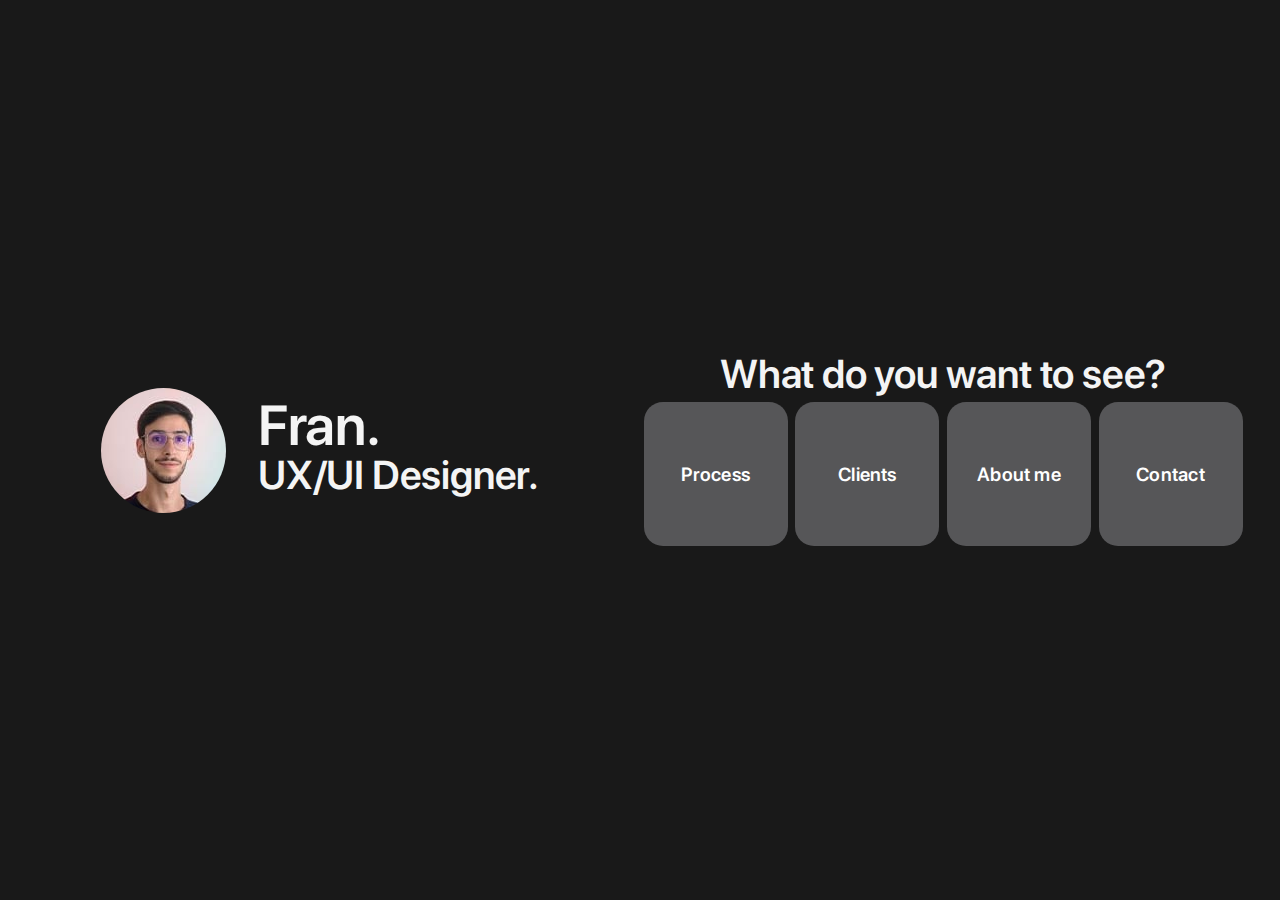
==== index.html @ 792e1ffb "up" ====
<!DOCTYPE html>
<html lang="en">
<head>
    <meta charset="UTF-8">
    <meta http-equiv="X-UA-Compatible" content="IE=edge">
    <meta name="viewport" content="width=device-width, initial-scale=1.0">
    <link rel="stylesheet" href="style.css">
    <meta name="description" content="UX/UI Portfolio from Franco Cañas">
    <link rel="icon" type="image/x-icon" href="img/favicon-16x16.png" />
    <title>Fran - UX/UI</title>
    
</head>
<body>

    <div class="seccion">
        <div class="inicio">
            
            <div class="home-left">
                <div class="row">
                <div class="photo"></div>
                <div class="title">
                  <h1>Fran.</h1>
                  <h2>UX/UI Designer.</h2>
                </div>
                </div>
            </div>
            <div class="home-right">
                <h2>What do you want to see?</h2>
                <div class="boxes">
                 <button id="process-btn">Process</button>
                 <button id="clients-btn">Clients</button>
                 <button id="about-btn">About me</button>
                 <button id="contact-btn">Contact</button>
                </div>
            </div>
        </div>
    </div>
    <section class="process">
      <button id="process-goback">goback</button>
      <div class="content">
        <div class="title"><h2>Process.</h2></div>
    <div class="row">
    <div class="card">
      <h3>Research.</h3>
      <p>I start taking notes on what are the objectives of the product, and what are the user objectives. 
        With this information I take a look at similar products and their design over the user behavior.
        </p>
    </div>
    <div class="card">
      <h3>Brainstorm.</h3>
      <p>In this step I think of various funnels for the desired actions of the client (Like buy, download,  leave mail…). Then comes the visual part, I start with the color palette, font, borders, and the main order of things.</p>
    </div>
    <div class="card">
      <h3>Unify Concepts.</h3>
      <p>With everything I gathered and designed already, here I make a simple guide of the important things for the sketch. Usually this step is made in a pdf with references and the best ideas. </p>
    </div>
    <div class="card">
      <h3>Sketch.</h3>
      <p>In the sketch step I made more than one sketch, depending on the complexity of the project and the amount of content, this is made on paper, but sometimes I make it digitally.</p>
    </div>
    <div class="card">
      <h3>Wireframe.</h3>
      <p>Here the final concept is made, taking concepts from the different sketches, with the colors and fonts chosen in the brainstorm step. This is made in a design software like illustrator or figma, and sent for revision.
      </p>
    </div>
    <div class="card">
      <h3>Tech Reseach.</h3>
      <p>Now I know what i have to take from the wireframe and make it to the final website/app, usually there are various ways to do this, depending on the client necessities (if i use a framework and the javascript libraries that i will need).</p>
    </div>
    <div class="card">
      <h3>Coding.</h3>
      <p>I make first the html, css and then add everything that was defined in the step before this. </p>
    </div>
    <div class="card">
      <h3>Debug + Polish.</h3>
      <p>Taking a look in various ways the code I made can be improved, sometimes there are responsive problems, and I have to adjust the css for different screen sizes and if it's portrait screen or landscape.  
      </p>
    </div>
  </div>
</div>
    </section>
    <section class="clients">
      <button id="clients-goback">goback</button>
    <div class="content">
      <div class="title"><h2>Clients.</h2></div>
      <div class="row">
      <a class="project" href="#modal"></a>
      <a class="project" href="#modal"></a>
      <a class="project" href="#modal"></a>
      <a class="project" href="#modal"></a>
    </div>
    </div>
    </section>
     <section class="about-me">
      <button id="about-goback">goback</button>
     <h1>About me</h1>
     </section>
    <section class="contact">
      <button id="contact-goback">goback</button>
    <h1>Contact</h1>
    </section>

    <!-- Modals -->

    <div class="modal" id="modal">
      <div class="modal-content">
       <a class="modal-hide" href="#">✕</a>
     </div>
     
     <!-- Modals End -->
   </div>
   <script>
    
        function homefunc() {
          var x = document.querySelector('.inicio');
          x.classList.add('chikito');
          var x = document.querySelector('.home-left');
          x.classList.add('invisible');
          var x = document.querySelector('.home-right');
          x.classList.add('invisible');
          setTimeout(() => { var x = document.querySelector('.seccion');
          x.classList.add('nodisp'); }, 1200);
        }
        function processfunc() {
           setTimeout(() => { var x = document.querySelector('.process');
          x.classList.add('corrector'); }, 1200);
        }
        function clientfunc() {
            var x = document.querySelector('.process');
          x.classList.add('nodisp');
          setTimeout(() => { var x = document.querySelector('.clients');
          x.classList.add('corrector'); }, 1200);
        }
        function aboutfunc() {
          var x = document.querySelector('.clients');
          x.classList.add('nodisp');
          setTimeout(() => { var x = document.querySelector('.about-me');
          x.classList.add('corrector'); }, 1200);
            } 
        function contactfunc() {
          var x = document.querySelector('.about-me');
          x.classList.add('nodisp');   
          setTimeout(() => { var x = document.querySelector('.contact');
          x.classList.add('corrector'); }, 1200);
        }

        function homefuncback() {
          var x = document.querySelector('.seccion');
          x.classList.remove('nodisp');
          setTimeout(() => { var x = document.querySelector('.inicio');
          x.classList.remove('chikito'); }, 0);
          setTimeout(() => { var x = document.querySelector('.home-left');
          x.classList.remove('invisible');}, 700);
          setTimeout(() => { var x = document.querySelector('.home-right');
          x.classList.remove('invisible');}, 700);
          

        }
        function processfuncback() {
           var x = document.querySelector('.process');
          x.classList.remove('corrector');
        }

        function clientfuncback() {
          var x = document.querySelector('.clients');
          x.classList.remove('corrector');
          setTimeout(() => {  var x = document.querySelector('.process');
          x.classList.remove('nodisp');}, 1200);
        }
        function aboutfuncback() {
         var x = document.querySelector('.about-me');
          x.classList.remove('corrector');
          setTimeout(() => { var x = document.querySelector('.clients');
          x.classList.remove('nodisp');}, 1200);
            } 
        function contactfuncback() {
          var x = document.querySelector('.contact');
          x.classList.remove('corrector'); 
          setTimeout(() => {  var x = document.querySelector('.about-me');
          x.classList.remove('nodisp');}, 1200);
        }

      const proc = document.getElementById('process-btn');
      proc.addEventListener('click', homefunc, false);
        proc.addEventListener('click', processfunc, false);
      const cli = document.getElementById('clients-btn');
        cli.addEventListener('click', homefunc, false);
        cli.addEventListener('click', clientfunc, false);
      const abt = document.getElementById('about-btn');
        abt.addEventListener('click', aboutfunc, false);
        abt.addEventListener('click', homefunc, false);
        abt.addEventListener('click', clientfunc, false);
       const cnt = document.getElementById('contact-btn');
        cnt.addEventListener('click', aboutfunc, false);
        cnt.addEventListener('click', homefunc, false);
        cnt.addEventListener('click', clientfunc, false);
        cnt.addEventListener('click', contactfunc, false);
      const procback = document.getElementById('process-goback');
      procback.addEventListener('click', homefuncback, false);
        procback.addEventListener('click', processfuncback, false);

      const cliback = document.getElementById('clients-goback');
        cliback.addEventListener('click', homefuncback, false);
        cliback.addEventListener('click', clientfuncback, false);
      const abtback = document.getElementById('about-goback');
        abtback.addEventListener('click', aboutfuncback, false);
        abtback.addEventListener('click', homefuncback, false);
        abtback.addEventListener('click', clientfuncback, false);
       const cntback = document.getElementById('contact-goback');
        cntback.addEventListener('click', aboutfuncback, false);
        cntback.addEventListener('click', homefuncback, false);
        cntback.addEventListener('click', clientfuncback, false);
        cntback.addEventListener('click', contactfuncback, false);
    </script>
</body>
</html>
---- style.css ----
@font-face {
    font-family: 'SF-Pro-Display';
    src:  url("font/SFProDisplay-Semibold-compressed.woff2") format("woff2");
  }

  * {
      font-family: 'SF-Pro-Display',sans-serif;
      margin: 0;
  }

body {
    margin: 0;
    z-index: -10;
    position: relative;
}
.seccion {
    width: 100%;
    height: 100vh;
    
    background-size: cover;
    background-position: center;
    display: flex; 
    align-items: center;
    justify-content: center;
    overflow: hidden;
    z-index: -2;
}

.inicio {
    width: 100%;
    height: 100%;
    aspect-ratio: 1 / 1;
    background: #191919;
    overflow: hidden;
    z-index: 1;
    transition: all 0.5s 620ms ease-out, transform 0.5s ease-out, color 0.6s 1s ease-out, border-radius 0.4s 0.55s  ease-out;
    display: grid;
    color: white;
    grid-template-columns: repeat(2, 1fr);
}

.botonnn {
    position: fixed;
    z-index: 2;
}

.chikito {
    height: 50px;
    width: 50px;
    transform: translateY(-1000px);
    border-radius: 50%;
    transition: all 0.5s 0.1s ease-in, transform 0.5s 0.8s ease-in, color 0.2s ease-in, border-radius 0.3s 0.35s  ease-in;
}

.home-left > .row
{
    display: flex;
    flex-direction: row;
}

.photo {
    height: 125px;
    width: 125px;
    background: white;
    border-radius: 50%;
    margin-right: 2em;
}

.home-left {
    display: grid;
    grid-auto-flow: column;
    place-items: center;
    gap: 0px;
    transition: all 0.3s 300ms ease-out;
    opacity: 100%;
}

h1{
    
    font-size: 56px;
    margin: 0;
    line-height: 0.9em;
    color: #f4f4f4;
    letter-spacing: -.005em;
    font-synthesis: none;
-moz-font-feature-settings: 'kern';
direction: ltr;
font-style: normal;
max-width: 83.33333%;
     }

h2 {
    font-size: 40px;
    margin: 0;
    color: #f4f4f4;
    text-align: center;
    letter-spacing: -.005em;
}

h3 {
    font-size: 30px;
}

.boxes {
    display: flex;
    flex-direction: row;
}

.boxes > button {
    width: 9rem;
    height: 9rem;
margin: 0.2em;
font-size: 19px;
border-radius: 1em;
border: none;
background: #565658;
color: white;
transition: all 0.25s ease-in-out;
letter-spacing: .012em;
}

.boxes > button:hover {
background: #313031;
color: white;
transition: all 0.25s ease-in-out;
cursor: pointer;
}

.home-right {
    display: grid;
    grid-auto-flow: row;
    place-content: center left;
    transition: all 0.3s 300ms ease-out;
    opacity: 100%;
}


.invisible {
    opacity: 0%;
    transition: all 300ms ease-in;
    
}

.nodisp {
    display: none;
}

.photo {
    background-image: url(img/photo.jpg);
}

.home-left > .row > .title {
    flex-direction: column;
    display: flex;
    justify-content: center;
}

/* process */
section {
    position: relative;
    height: 100vh;
    width: 100%;
    margin-top: -100vh;
}
.corrector {
    margin-top: 0;
}
.process {
    background: #E8E8E8;
    z-index: -3;
}
.process > .content > .title > h2 { 
    color: #191919;
    margin-bottom: 10px;
    text-align: left;
}
.process > .content > .title { 
    width: 80%;
    color: #191919;
    
    
}
.process > .content {
    height: 90%;
   display: flex;
  align-items: center;
   justify-content: center;
   flex-direction: column;

}
.process > .content >.row >.card {
    
    height: 170px;
    background: #F4F4F4;
    padding: 15px 15px 15px 15px;
    border-radius: 15px;
    transition: box-shadow 250ms ease-in-out;
    cursor: text;
}

.process > .content >.row >.card:hover {
   box-shadow: 0px 0px 10px rgba(0, 0, 0, 0.342);
}
.process > .content > .row > .card > p {
    margin-top: 5px;
    color: #67666B;
}

.process > .content > .row {
    display:  grid;
    grid-template-columns: repeat(4, 1fr);
    width: 80%;
    gap: 20px;
}
/* process end */
/* client */
.clients {
    background: #E8E8E8;;
    z-index: -4;
}

.clients > .content > .title > h2 { 
    color: #191919;
    margin-bottom: 10px;
    text-align: left;
}
.clients > .content > .title { 
    width: 80%;
    color: #191919;
} 
.clients > .content {
    height: 90%;
   display: flex;
  align-items: center;
   justify-content: center;
   flex-direction: column;
}

.clients > .content > .row{
  width: 80%;
   display: flex;
  align-items: center;
   justify-content: center;
 height: 50%;
   gap: 1% ;
}

.clients > .content > .row > .project {
    height: 100%;
    width: 25%;
    background: red;
    border-radius: 15px;
  }


/* client */
/* about-me  */
.about-me {
    background: rgb(0, 255, 42);
    z-index: -5;
}
/* about-me end  */
/* contact  */
.contact {
    background-color: rgb(255, 0, 234);
    z-index: -6;
    
    
}
/* contact  end */
























/* MODAL */

.modal {
    display: none;
    position: fixed;
    top: 0;
    left: 0;
    width: 100%;
    height: 100%;
    justify-content: center;
    align-items: center;
    background-color: rgba(0, 0, 0, 0.7);
    opacity: 0;
    animation: modal-show 0.5s 1 forwards;
  }
  
  .modal-content {
    position: relative;
    width: 480px;
    height: 180px;
    padding: 24px;
    background-color: white;
    border-radius: 15px;
  }
  
  .modal:target {
    display: flex;
  }
  
  .modal-hide {
    position: absolute;
    top: 12px;
    right: 12px;
    width: 60px;
    height: 60px;
    padding: 0;
    -webkit-appearance: none;
    background-color: transparent;
    border: none;
    font-size: 48px;
    text-align: center;
    color: black;
    text-decoration: none;
  }
  
  @keyframes modal-show {
      0% { opacity: 0; }
      100% { opacity: 1; }
  }


/* MODAL END */
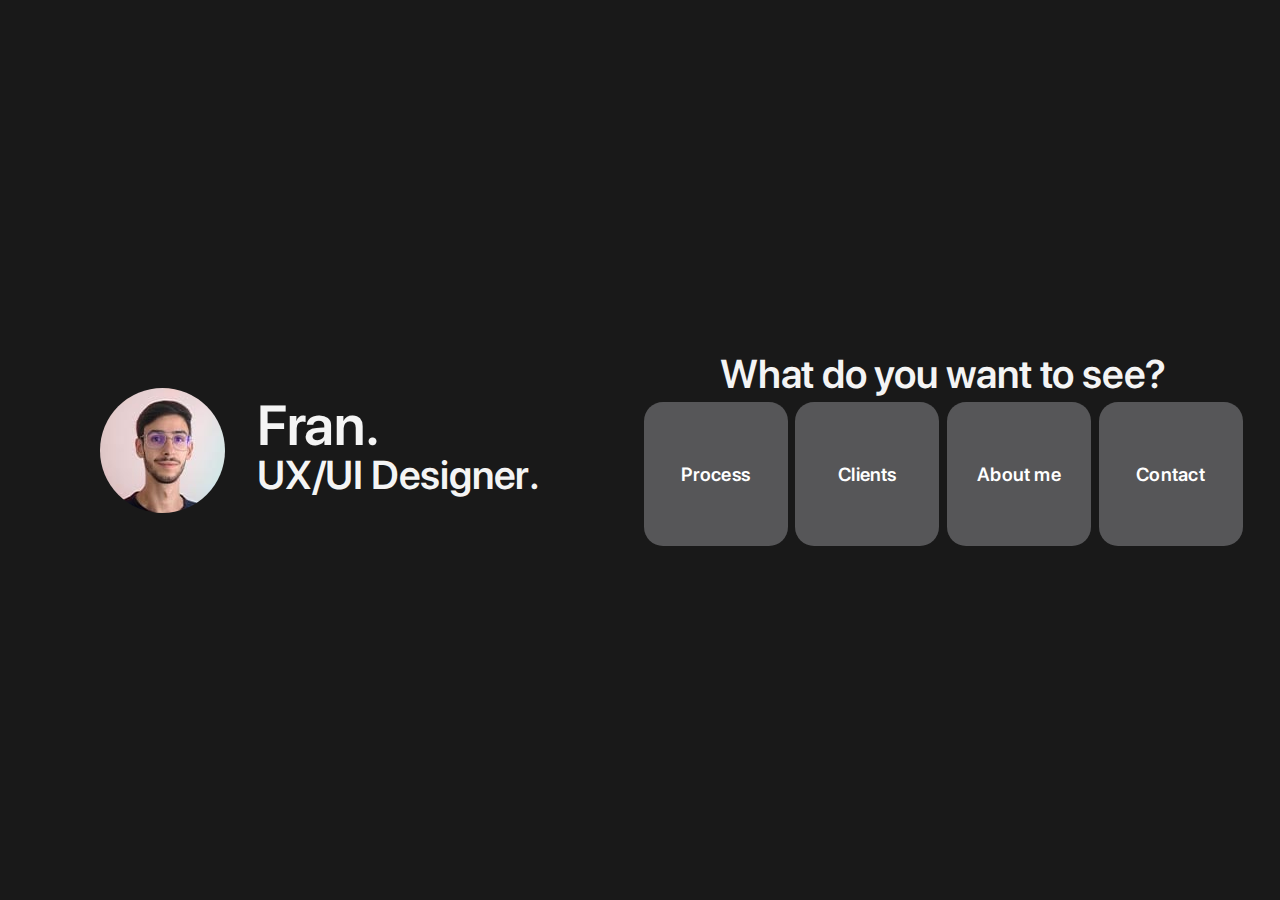
==== commit 062236ac: "a" ====
--- a/index.html
+++ b/index.html
@@ -36,7 +36,7 @@
         </div>
     </div>
     <section class="process">
-      <button id="process-goback">goback</button>
+      <button id="process-goback" class="goback">{ Go Back</button>
       <div class="content">
         <div class="title"><h2>Process.</h2></div>
     <div class="row">
@@ -80,7 +80,7 @@
 </div>
     </section>
     <section class="clients">
-      <button id="clients-goback">goback</button>
+      <button id="clients-goback" class="goback">{ Go Back</button>
     <div class="content">
       <div class="title"><h2>Clients.</h2></div>
       <div class="row">
@@ -92,11 +92,11 @@
     </div>
     </section>
      <section class="about-me">
-      <button id="about-goback">goback</button>
+      <button id="about-goback" class="goback">{ Go Back</button>
      <h1>About me</h1>
      </section>
     <section class="contact">
-      <button id="contact-goback">goback</button>
+      <button id="contact-goback" class="goback">{ Go Back</button>
     <h1>Contact</h1>
     </section>
 
--- a/style.css
+++ b/style.css
@@ -1,7 +1,7 @@
 
 @font-face {
     font-family: 'SF-Pro-Display';
-    src:  url("font/SFProDisplay-Semibold-compressed.woff2") format("woff2");
+    src:  url("font/SFProDisplay-Semibold.woff2") format("woff2");
   }
 
   * {
@@ -65,6 +65,8 @@
     background: white;
     border-radius: 50%;
     margin-right: 2em;
+    background-image: url(img/photo.jpg);
+    background-size: cover;
 }
 
 .home-left {
@@ -84,7 +86,6 @@
     color: #f4f4f4;
     letter-spacing: -.005em;
     font-synthesis: none;
--moz-font-feature-settings: 'kern';
 direction: ltr;
 font-style: normal;
 max-width: 83.33333%;
@@ -146,9 +147,6 @@
     display: none;
 }
 
-.photo {
-    background-image: url(img/photo.jpg);
-}
 
 .home-left > .row > .title {
     flex-direction: column;
@@ -156,6 +154,22 @@
     justify-content: center;
 }
 
+.goback {
+    font-family: 'SF-Pro-Display',sans-serif;
+    font-size: 22px;
+    background: none;
+    color: #313031;
+    cursor: pointer;
+    border: none;
+    margin: 10px;
+    transition: all 250ms ease-in-out;
+    text-shadow: 0px 0px black ;
+}
+
+.goback:hover {
+    color: white;
+   text-shadow: 0px 0px 5px black ;
+}
 /* process */
 section {
     position: relative;
@@ -344,4 +358,50 @@
   }
 
 
-/* MODAL END */+/* MODAL END */
+
+
+
+@media screen and (max-width: 600px){
+    .inicio{
+        grid-template-columns: inherit!important;
+    }
+
+    .photo  {
+        width: 75px;
+        height: 75px;
+    }
+    h1{
+     font-size: 28px;
+    }
+    
+    h2 {
+        font-size: 20px;
+       
+    }
+    
+    h3 {
+        font-size: 15px;
+    }
+    p {
+        font-size: 10px ;
+        overflow: hidden;
+   text-overflow: ellipsis;
+   display: -webkit-box;
+   -webkit-line-clamp: 3; /* number of lines to show */
+   -webkit-box-orient: vertical;
+    }
+    .process > .content > .row {
+        display:  grid;
+        grid-template-columns: repeat(2, 1fr);
+        width: 80%;
+        gap: 20px;
+    }
+    .process > .content > .row > .card { 
+        height: auto;
+    }
+    .boxes {
+        display: block;
+        text-align: center;
+    }
+}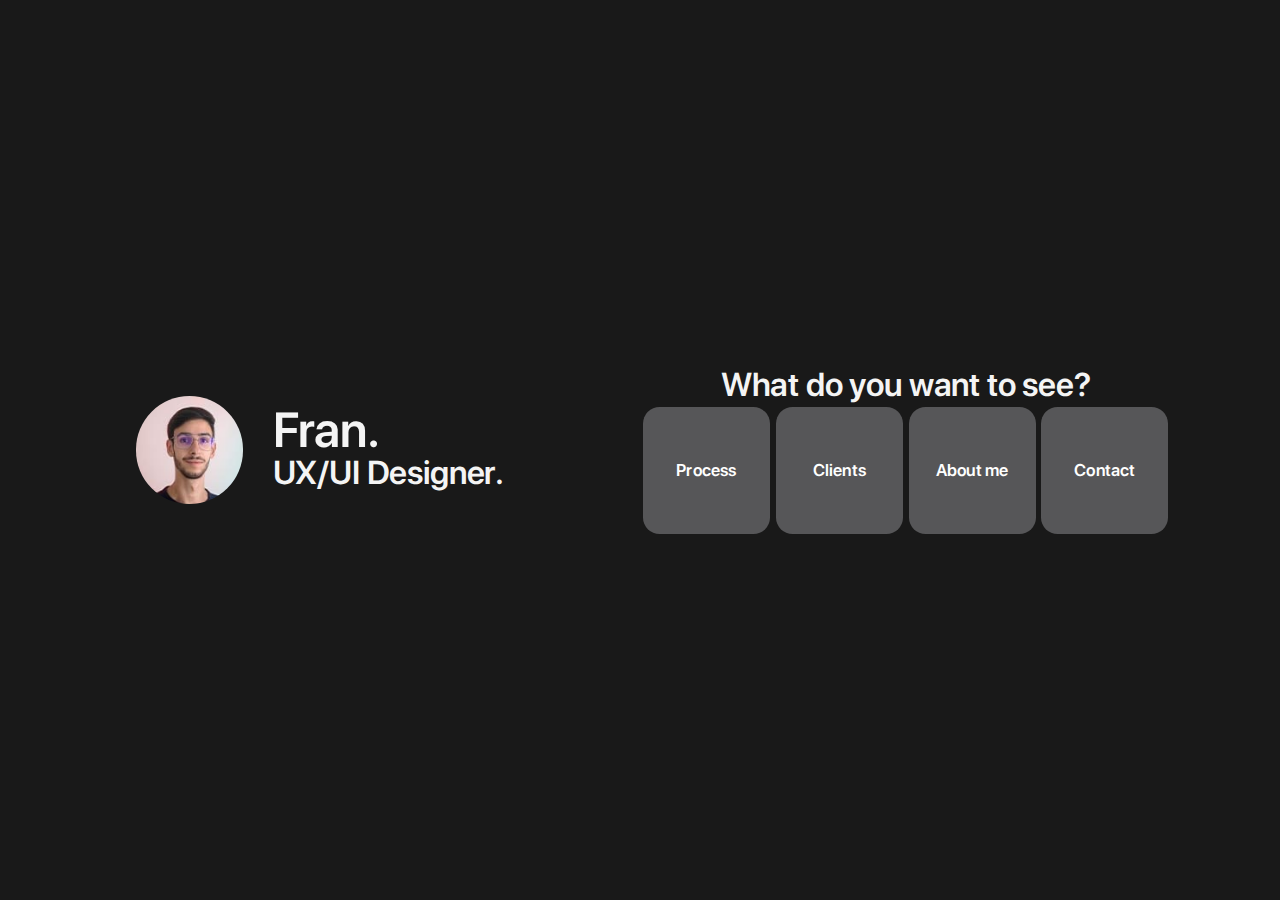
==== commit cc3a345e: "update" ====
--- a/index.html
+++ b/index.html
@@ -33,10 +33,13 @@
                  <button id="contact-btn">Contact</button>
                 </div>
             </div>
-        </div>
+            </div>
+
     </div>
     <section class="process">
+      
       <button id="process-goback" class="goback">{ Go Back</button>
+        
       <div class="content">
         <div class="title"><h2>Process.</h2></div>
     <div class="row">
@@ -64,7 +67,7 @@
       </p>
     </div>
     <div class="card">
-      <h3>Tech Reseach.</h3>
+      <h3>Tech Research.</h3>
       <p>Now I know what i have to take from the wireframe and make it to the final website/app, usually there are various ways to do this, depending on the client necessities (if i use a framework and the javascript libraries that i will need).</p>
     </div>
     <div class="card">
@@ -84,16 +87,25 @@
     <div class="content">
       <div class="title"><h2>Clients.</h2></div>
       <div class="row">
-      <a class="project" href="#modal"></a>
-      <a class="project" href="#modal"></a>
-      <a class="project" href="#modal"></a>
-      <a class="project" href="#modal"></a>
+      <a class="project proj1" href="#modal"> <img class="client-logo" src="img/hifu.svg"  alt=""><img class="client-logo-white" src="img/hifu-w.svg"  alt=""></a>
+      <a class="project proj2" href="#modal"> <img class="client-logo" src="img/profit.svg"  alt=""><img class="client-logo-white" src="img/profit-w.svg"  alt=""></a>
+      <a class="project proj3" href="#modal"> <img class="client-logo" src="img/simax.svg"  alt=""><img class="client-logo-white" src="img/simax-w.svg"  alt=""></a>
+      <a class="project proj4" href="#modal"> <img class="client-logo" src="img/prestigio.svg"  alt=""><img class="client-logo-white" src="img/elo-w.svg" alt=""></a>
+    </div>
+    <div class="shape">
     </div>
     </div>
     </section>
      <section class="about-me">
       <button id="about-goback" class="goback">{ Go Back</button>
-     <h1>About me</h1>
+     
+    <div class="content">
+      <div class="title"><h2>About me.</h2></div>
+      <div class="row">
+      <div class="img-about"><h2>foto</h2></div>
+      <p>Lorem ipsum dolor sit amet, consectetur adipisicing elit. Ullam, facilis! Aliquam ab ipsum cum nam necessitatibus deleniti esse adipisci sapiente praesentium molestias? Nihil eveniet repudiandae unde ut at omnis, laudantium quidem! Alias, vel asperiores! Quae ducimus quasi veniam iste at facere? Ab dolor in magnam quae. Quidem enim aspernatur excepturi quisquam beatae dolorum, reprehenderit aperiam, hic quam alias quo? Fuga et iste quaerat numquam earum. Aspernatur suscipit quasi debitis animi, non ea vel ullam quod illo cumque dolore at? Illum iure sint voluptate quis placeat, delectus aliquam quia voluptas dolorum nihil vero beatae explicabo officiis hic, doloribus aspernatur officia modi?</p>
+    </div>
+  </div>
      </section>
     <section class="contact">
       <button id="contact-goback" class="goback">{ Go Back</button>
@@ -109,108 +121,7 @@
      
      <!-- Modals End -->
    </div>
-   <script>
-    
-        function homefunc() {
-          var x = document.querySelector('.inicio');
-          x.classList.add('chikito');
-          var x = document.querySelector('.home-left');
-          x.classList.add('invisible');
-          var x = document.querySelector('.home-right');
-          x.classList.add('invisible');
-          setTimeout(() => { var x = document.querySelector('.seccion');
-          x.classList.add('nodisp'); }, 1200);
-        }
-        function processfunc() {
-           setTimeout(() => { var x = document.querySelector('.process');
-          x.classList.add('corrector'); }, 1200);
-        }
-        function clientfunc() {
-            var x = document.querySelector('.process');
-          x.classList.add('nodisp');
-          setTimeout(() => { var x = document.querySelector('.clients');
-          x.classList.add('corrector'); }, 1200);
-        }
-        function aboutfunc() {
-          var x = document.querySelector('.clients');
-          x.classList.add('nodisp');
-          setTimeout(() => { var x = document.querySelector('.about-me');
-          x.classList.add('corrector'); }, 1200);
-            } 
-        function contactfunc() {
-          var x = document.querySelector('.about-me');
-          x.classList.add('nodisp');   
-          setTimeout(() => { var x = document.querySelector('.contact');
-          x.classList.add('corrector'); }, 1200);
-        }
-
-        function homefuncback() {
-          var x = document.querySelector('.seccion');
-          x.classList.remove('nodisp');
-          setTimeout(() => { var x = document.querySelector('.inicio');
-          x.classList.remove('chikito'); }, 0);
-          setTimeout(() => { var x = document.querySelector('.home-left');
-          x.classList.remove('invisible');}, 700);
-          setTimeout(() => { var x = document.querySelector('.home-right');
-          x.classList.remove('invisible');}, 700);
-          
-
-        }
-        function processfuncback() {
-           var x = document.querySelector('.process');
-          x.classList.remove('corrector');
-        }
-
-        function clientfuncback() {
-          var x = document.querySelector('.clients');
-          x.classList.remove('corrector');
-          setTimeout(() => {  var x = document.querySelector('.process');
-          x.classList.remove('nodisp');}, 1200);
-        }
-        function aboutfuncback() {
-         var x = document.querySelector('.about-me');
-          x.classList.remove('corrector');
-          setTimeout(() => { var x = document.querySelector('.clients');
-          x.classList.remove('nodisp');}, 1200);
-            } 
-        function contactfuncback() {
-          var x = document.querySelector('.contact');
-          x.classList.remove('corrector'); 
-          setTimeout(() => {  var x = document.querySelector('.about-me');
-          x.classList.remove('nodisp');}, 1200);
-        }
-
-      const proc = document.getElementById('process-btn');
-      proc.addEventListener('click', homefunc, false);
-        proc.addEventListener('click', processfunc, false);
-      const cli = document.getElementById('clients-btn');
-        cli.addEventListener('click', homefunc, false);
-        cli.addEventListener('click', clientfunc, false);
-      const abt = document.getElementById('about-btn');
-        abt.addEventListener('click', aboutfunc, false);
-        abt.addEventListener('click', homefunc, false);
-        abt.addEventListener('click', clientfunc, false);
-       const cnt = document.getElementById('contact-btn');
-        cnt.addEventListener('click', aboutfunc, false);
-        cnt.addEventListener('click', homefunc, false);
-        cnt.addEventListener('click', clientfunc, false);
-        cnt.addEventListener('click', contactfunc, false);
-      const procback = document.getElementById('process-goback');
-      procback.addEventListener('click', homefuncback, false);
-        procback.addEventListener('click', processfuncback, false);
-
-      const cliback = document.getElementById('clients-goback');
-        cliback.addEventListener('click', homefuncback, false);
-        cliback.addEventListener('click', clientfuncback, false);
-      const abtback = document.getElementById('about-goback');
-        abtback.addEventListener('click', aboutfuncback, false);
-        abtback.addEventListener('click', homefuncback, false);
-        abtback.addEventListener('click', clientfuncback, false);
-       const cntback = document.getElementById('contact-goback');
-        cntback.addEventListener('click', aboutfuncback, false);
-        cntback.addEventListener('click', homefuncback, false);
-        cntback.addEventListener('click', clientfuncback, false);
-        cntback.addEventListener('click', contactfuncback, false);
-    </script>
+    <script defer src="jquery-3.6.0.slim.min.js"></script>
+    <script defer src="script.js"></script>
 </body>
 </html>
--- a/style.css
+++ b/style.css
@@ -1,12 +1,18 @@
 
 @font-face {
     font-family: 'SF-Pro-Display';
-    src:  url("font/SFProDisplay-Semibold.woff2") format("woff2");
+    src:  url("font/SFProDisplay-Semiboldv2.woff2") format("woff2");
   }
 
   * {
       font-family: 'SF-Pro-Display',sans-serif;
       margin: 0;
+      -webkit-tap-highlight-color: rgba(0,0,0,0)!important;
+      -webkit-tap-highlight-color: transparent;
+  }
+
+  html {
+    font-size: calc(12px + (26 - 16) * ((100vw - 300px) / (1600 - 300)));
   }
 
 body {
@@ -60,11 +66,11 @@
 }
 
 .photo {
-    height: 125px;
-    width: 125px;
+    height: 5.5rem;
+    width: 5.5rem;
     background: white;
     border-radius: 50%;
-    margin-right: 2em;
+    margin-right: 1.5rem;
     background-image: url(img/photo.jpg);
     background-size: cover;
 }
@@ -76,11 +82,12 @@
     gap: 0px;
     transition: all 0.3s 300ms ease-out;
     opacity: 100%;
+    
 }
 
 h1{
     
-    font-size: 56px;
+    font-size: 2.5rem;
     margin: 0;
     line-height: 0.9em;
     color: #f4f4f4;
@@ -92,7 +99,7 @@
      }
 
 h2 {
-    font-size: 40px;
+    font-size: 1.7rem;
     margin: 0;
     color: #f4f4f4;
     text-align: center;
@@ -100,19 +107,21 @@
 }
 
 h3 {
-    font-size: 30px;
-}
-
+    font-size: 1.3rem;
+}
+p {
+    font-size: 0.7em;
+}
 .boxes {
     display: flex;
     flex-direction: row;
 }
 
 .boxes > button {
-    width: 9rem;
-    height: 9rem;
-margin: 0.2em;
-font-size: 19px;
+    width: 6.5rem;
+    height: 6.5rem;
+margin: 0.15rem;
+font-size: 0.85rem;
 border-radius: 1em;
 border: none;
 background: #565658;
@@ -156,7 +165,7 @@
 
 .goback {
     font-family: 'SF-Pro-Display',sans-serif;
-    font-size: 22px;
+    font-size: 1rem;
     background: none;
     color: #313031;
     cursor: pointer;
@@ -230,7 +239,7 @@
 /* process end */
 /* client */
 .clients {
-    background: #E8E8E8;;
+    background: #E8E8E8;
     z-index: -4;
 }
 
@@ -263,17 +272,96 @@
 .clients > .content > .row > .project {
     height: 100%;
     width: 25%;
-    background: red;
+    background: rgba(245, 245, 245, 0.671);
+    background-image: none;
     border-radius: 15px;
+    display: flex;
+    align-items: center;
+    justify-content: center;
+    transition: all 500ms ease-in-out;
+  }
+  .clients > .content > .row > .project:hover > .client-logo-white{
+      opacity: 1;
+  }
+  .clients > .content > .row > .project:hover > .client-logo {
+    opacity: 0;
+}
+.client-logo {
+    opacity: 1;
+    transition: opacity 200ms ease-in-out;
+    width: 7rem;
+}
+.client-logo-white {
+    position: fixed;
+    opacity: 0;
+    transition: opacity 100ms ease-in-out;
+    width: 7rem;
+}
+
+
+  .clients > .content > .row > .proj1:hover {
+    background: #B4CE2C!important;
+  }
+  .clients > .content > .row > .proj2:hover {
+    background: #3082e0!important;
+  }
+  .clients > .content > .row > .proj3:hover {
+    background: #222222!important;
+  }
+  .clients > .content > .row > .proj4:hover {
+    background: #0dcbff!important;
   }
 
 
 /* client */
 /* about-me  */
 .about-me {
-    background: rgb(0, 255, 42);
+    background: #E8E8E8;
     z-index: -5;
 }
+
+.about-me >  .content > .title > h2 {
+    color: #191919;
+    text-align: left;
+
+}
+
+.about-me >  .content > .title {
+    width: 80%;
+
+
+}
+
+.about-me > .content {
+    display: flex;
+    align-items: center;
+    justify-content: center;
+    width: 100%;
+    height: 80%;
+    flex-direction: column;
+}
+.about-me > .content > .row {
+    display: flex;
+    align-items: center;
+    justify-content: center;
+    width: 80%;
+    flex-direction: row;
+    padding-top: 20px;
+    height: 40%;
+}
+.about-me > .content > .row > p {
+ flex-basis: 67%;
+ font-size: 1rem;
+ padding-left: 20px;
+ height: 100%;
+}
+.about-me > .content > .row > .img-about{
+    flex-basis: 33%;
+    height: 100%;
+    background: rgb(95, 95, 95);
+    border-radius: 25px;
+}
+
 /* about-me end  */
 /* contact  */
 .contact {
@@ -376,7 +464,7 @@
     }
     
     h2 {
-        font-size: 20px;
+        font-size: 24px;
        
     }
     
@@ -404,4 +492,921 @@
         display: block;
         text-align: center;
     }
-}+    .home-right {
+        place-content: flex-start;
+    }
+    .clients > .content > .row  {
+        flex-wrap: wrap;
+}
+    .clients > .content > .row > .project {
+        width: 49.5%;
+        height: 49.5%;
+}
+.goback {
+    font-size: 1.5rem;
+}
+.boxes > button {
+    width: 12rem;
+    height: 12rem;
+    font-size: 1.5rem;
+}
+.about-me > .content  {
+    
+    height: 90%;
+}
+.about-me > .content > .row {
+    flex-direction: column;
+    height: 60%;
+}
+.about-me > .content > .row > .img-about {
+    flex-basis: initial ;
+    width: 100%;
+}
+.about-me > .content > .row > p {
+    flex-basis: initial ;
+    width: 100%;
+    padding: 0;
+    padding-top: 1rem;
+}
+}
+.shape {
+    position: absolute;
+    width: 100%;
+    height: 99%;
+    overflow: hidden;
+    z-index: -5;
+}
+
+.random-shape:after {
+    font-family: 'SF-Pro-Display',sans-serif;
+    content: "°";
+}
+@keyframes shape-1 {
+    0% {
+        transform: translate3d(0, 0, 0) rotate(263deg);
+   }
+    100% {
+        transform: translate3d(0, 0, 0) rotate(623deg);
+   }
+}
+.shape-container--1 {
+    animation: shape-1 70s linear infinite;
+}
+.shape-container--1 .random-shape:after {
+    margin: 1rem;
+    color: #0ff1cb;
+    font-size: 0.2rem;
+    content: '°';
+}
+@keyframes shape-2 {
+    0% {
+        transform: translate3d(0, 0, 0) rotate(329deg);
+   }
+    100% {
+        transform: translate3d(0, 0, 0) rotate(689deg);
+   }
+}
+.shape-container--2 {
+    animation: shape-2 62s linear infinite;
+}
+.shape-container--2 .random-shape:after {
+    margin: 8rem;
+    color: #0ff1cb;
+    font-size: 1.6rem;
+    content: '°';
+}
+@keyframes shape-3 {
+    0% {
+        transform: translate3d(0, 0, 0) rotate(31deg);
+   }
+    100% {
+        transform: translate3d(0, 0, 0) rotate(391deg);
+   }
+}
+.shape-container--3 {
+    animation: shape-3 65s linear infinite;
+}
+.shape-container--3 .random-shape:after {
+    margin: 3rem;
+    color: #0ff1cb;
+    font-size: 0.6rem;
+    content: '°';
+}
+@keyframes shape-4 {
+    0% {
+        transform: translate3d(0, 0, 0) rotate(265deg);
+   }
+    100% {
+        transform: translate3d(0, 0, 0) rotate(625deg);
+   }
+}
+.shape-container--4 {
+    animation: shape-4 68s linear infinite;
+}
+.shape-container--4 .random-shape:after {
+    margin: 10rem;
+    color: #0ff1cb;
+    font-size: 2rem;
+    content: '°';
+}
+@keyframes shape-5 {
+    0% {
+        transform: translate3d(0, 0, 0) rotate(38deg);
+   }
+    100% {
+        transform: translate3d(0, 0, 0) rotate(398deg);
+   }
+}
+.shape-container--5 {
+    animation: shape-5 65s linear infinite;
+}
+.shape-container--5 .random-shape:after {
+    margin: 9rem;
+    color: #0ff1cb;
+    font-size: 1.8rem;
+    content: '°';
+}
+@keyframes shape-6 {
+    0% {
+        transform: translate3d(0, 0, 0) rotate(257deg);
+   }
+    100% {
+        transform: translate3d(0, 0, 0) rotate(617deg);
+   }
+}
+.shape-container--6 {
+    animation: shape-6 69s linear infinite;
+}
+.shape-container--6 .random-shape:after {
+    margin: 5rem;
+    color: #0ff1cb;
+    font-size: 1rem;
+    content: '°';
+}
+@keyframes shape-7 {
+    0% {
+        transform: translate3d(0, 0, 0) rotate(135deg);
+   }
+    100% {
+        transform: translate3d(0, 0, 0) rotate(495deg);
+   }
+}
+.shape-container--7 {
+    animation: shape-7 62s linear infinite;
+}
+.shape-container--7 .random-shape:after {
+    margin: 9rem;
+    color: #06c9a8;
+    font-size: 1.8rem;
+    content: '°';
+}
+@keyframes shape-8 {
+    0% {
+        transform: translate3d(0, 0, 0) rotate(133deg);
+   }
+    100% {
+        transform: translate3d(0, 0, 0) rotate(493deg);
+   }
+}
+.shape-container--8 {
+    animation: shape-8 64s linear infinite;
+}
+.shape-container--8 .random-shape:after {
+    margin: 10rem;
+    color: #06c9a8;
+    font-size: 2rem;
+    content: '°';
+}
+@keyframes shape-9 {
+    0% {
+        transform: translate3d(0, 0, 0) rotate(311deg);
+   }
+    100% {
+        transform: translate3d(0, 0, 0) rotate(671deg);
+   }
+}
+.shape-container--9 {
+    animation: shape-9 61s linear infinite;
+}
+.shape-container--9 .random-shape:after {
+    margin: 9rem;
+    color: #06c9a8;
+    font-size: 1.8rem;
+    content: '°';
+}
+@keyframes shape-10 {
+    0% {
+        transform: translate3d(0, 0, 0) rotate(311deg);
+   }
+    100% {
+        transform: translate3d(0, 0, 0) rotate(671deg);
+   }
+}
+.shape-container--10 {
+    animation: shape-10 65s linear infinite;
+}
+.shape-container--10 .random-shape:after {
+    margin: 3rem;
+    color: #0ff1cb;
+    font-size: 0.6rem;
+    content: '°';
+}
+@keyframes shape-11 {
+    0% {
+        transform: translate3d(0, 0, 0) rotate(64deg);
+   }
+    100% {
+        transform: translate3d(0, 0, 0) rotate(424deg);
+   }
+}
+.shape-container--11 {
+    animation: shape-11 67s linear infinite;
+}
+.shape-container--11 .random-shape:after {
+    margin: 6rem;
+    color: #06c9a8;
+    font-size: 1.2rem;
+    content: '°';
+}
+@keyframes shape-12 {
+    0% {
+        transform: translate3d(0, 0, 0) rotate(72deg);
+   }
+    100% {
+        transform: translate3d(0, 0, 0) rotate(432deg);
+   }
+}
+.shape-container--12 {
+    animation: shape-12 67s linear infinite;
+}
+.shape-container--12 .random-shape:after {
+    margin: 6rem;
+    color: #0ff1cb;
+    font-size: 1.2rem;
+    content: '°';
+}
+@keyframes shape-13 {
+    0% {
+        transform: translate3d(0, 0, 0) rotate(329deg);
+   }
+    100% {
+        transform: translate3d(0, 0, 0) rotate(689deg);
+   }
+}
+.shape-container--13 {
+    animation: shape-13 68s linear infinite;
+}
+.shape-container--13 .random-shape:after {
+    margin: 5rem;
+    color: #06c9a8;
+    font-size: 1rem;
+    content: '°';
+}
+@keyframes shape-14 {
+    0% {
+        transform: translate3d(0, 0, 0) rotate(270deg);
+   }
+    100% {
+        transform: translate3d(0, 0, 0) rotate(630deg);
+   }
+}
+.shape-container--14 {
+    animation: shape-14 65s linear infinite;
+}
+.shape-container--14 .random-shape:after {
+    margin: 2rem;
+    color: #06c9a8;
+    font-size: 0.4rem;
+    content: '°';
+}
+@keyframes shape-15 {
+    0% {
+        transform: translate3d(0, 0, 0) rotate(13deg);
+   }
+    100% {
+        transform: translate3d(0, 0, 0) rotate(373deg);
+   }
+}
+.shape-container--15 {
+    animation: shape-15 62s linear infinite;
+}
+.shape-container--15 .random-shape:after {
+    margin: 2rem;
+    color: #06c9a8;
+    font-size: 0.4rem;
+    content: '°';
+}
+@keyframes shape-16 {
+    0% {
+        transform: translate3d(0, 0, 0) rotate(82deg);
+   }
+    100% {
+        transform: translate3d(0, 0, 0) rotate(442deg);
+   }
+}
+.shape-container--16 {
+    animation: shape-16 69s linear infinite;
+}
+.shape-container--16 .random-shape:after {
+    margin: 1rem;
+    color: #0ff1cb;
+    font-size: 0.2rem;
+    content: '°';
+}
+@keyframes shape-17 {
+    0% {
+        transform: translate3d(0, 0, 0) rotate(264deg);
+   }
+    100% {
+        transform: translate3d(0, 0, 0) rotate(624deg);
+   }
+}
+.shape-container--17 {
+    animation: shape-17 61s linear infinite;
+}
+.shape-container--17 .random-shape:after {
+    margin: 10rem;
+    color: #06c9a8;
+    font-size: 2rem;
+    content: '°';
+}
+@keyframes shape-18 {
+    0% {
+        transform: translate3d(0, 0, 0) rotate(56deg);
+   }
+    100% {
+        transform: translate3d(0, 0, 0) rotate(416deg);
+   }
+}
+.shape-container--18 {
+    animation: shape-18 66s linear infinite;
+}
+.shape-container--18 .random-shape:after {
+    margin: 1rem;
+    color: #06c9a8;
+    font-size: 0.2rem;
+    content: '°';
+}
+@keyframes shape-19 {
+    0% {
+        transform: translate3d(0, 0, 0) rotate(115deg);
+   }
+    100% {
+        transform: translate3d(0, 0, 0) rotate(475deg);
+   }
+}
+.shape-container--19 {
+    animation: shape-19 64s linear infinite;
+}
+.shape-container--19 .random-shape:after {
+    margin: 5rem;
+    color: #06c9a8;
+    font-size: 1rem;
+    content: '°';
+}
+@keyframes shape-20 {
+    0% {
+        transform: translate3d(0, 0, 0) rotate(72deg);
+   }
+    100% {
+        transform: translate3d(0, 0, 0) rotate(432deg);
+   }
+}
+.shape-container--20 {
+    animation: shape-20 67s linear infinite;
+}
+.shape-container--20 .random-shape:after {
+    margin: 3rem;
+    color: #06c9a8;
+    font-size: 0.6rem;
+    content: '°';
+}
+@keyframes shape-21 {
+    0% {
+        transform: translate3d(0, 0, 0) rotate(93deg);
+   }
+    100% {
+        transform: translate3d(0, 0, 0) rotate(453deg);
+   }
+}
+.shape-container--21 {
+    animation: shape-21 66s linear infinite;
+}
+.shape-container--21 .random-shape:after {
+    margin: 2rem;
+    color: #0ff1cb;
+    font-size: 0.4rem;
+    content: '°';
+}
+@keyframes shape-22 {
+    0% {
+        transform: translate3d(0, 0, 0) rotate(274deg);
+   }
+    100% {
+        transform: translate3d(0, 0, 0) rotate(634deg);
+   }
+}
+.shape-container--22 {
+    animation: shape-22 62s linear infinite;
+}
+.shape-container--22 .random-shape:after {
+    margin: 1rem;
+    color: #06c9a8;
+    font-size: 0.2rem;
+    content: '°';
+}
+@keyframes shape-23 {
+    0% {
+        transform: translate3d(0, 0, 0) rotate(258deg);
+   }
+    100% {
+        transform: translate3d(0, 0, 0) rotate(618deg);
+   }
+}
+.shape-container--23 {
+    animation: shape-23 64s linear infinite;
+}
+.shape-container--23 .random-shape:after {
+    margin: 8rem;
+    color: #0ff1cb;
+    font-size: 1.6rem;
+    content: '°';
+}
+@keyframes shape-24 {
+    0% {
+        transform: translate3d(0, 0, 0) rotate(275deg);
+   }
+    100% {
+        transform: translate3d(0, 0, 0) rotate(635deg);
+   }
+}
+.shape-container--24 {
+    animation: shape-24 64s linear infinite;
+}
+.shape-container--24 .random-shape:after {
+    margin: 5rem;
+    color: #06c9a8;
+    font-size: 1rem;
+    content: '°';
+}
+@keyframes shape-25 {
+    0% {
+        transform: translate3d(0, 0, 0) rotate(282deg);
+   }
+    100% {
+        transform: translate3d(0, 0, 0) rotate(642deg);
+   }
+}
+.shape-container--25 {
+    animation: shape-25 65s linear infinite;
+}
+.shape-container--25 .random-shape:after {
+    margin: 10rem;
+    color: #0ff1cb;
+    font-size: 2rem;
+    content: '°';
+}
+@keyframes shape-26 {
+    0% {
+        transform: translate3d(0, 0, 0) rotate(1deg);
+   }
+    100% {
+        transform: translate3d(0, 0, 0) rotate(361deg);
+   }
+}
+.shape-container--26 {
+    animation: shape-26 65s linear infinite;
+}
+.shape-container--26 .random-shape:after {
+    margin: 1rem;
+    color: #06c9a8;
+    font-size: 0.2rem;
+    content: '°';
+}
+@keyframes shape-27 {
+    0% {
+        transform: translate3d(0, 0, 0) rotate(338deg);
+   }
+    100% {
+        transform: translate3d(0, 0, 0) rotate(698deg);
+   }
+}
+.shape-container--27 {
+    animation: shape-27 63s linear infinite;
+}
+.shape-container--27 .random-shape:after {
+    margin: 10rem;
+    color: #0ff1cb;
+    font-size: 2rem;
+    content: '°';
+}
+@keyframes shape-28 {
+    0% {
+        transform: translate3d(0, 0, 0) rotate(323deg);
+   }
+    100% {
+        transform: translate3d(0, 0, 0) rotate(683deg);
+   }
+}
+.shape-container--28 {
+    animation: shape-28 68s linear infinite;
+}
+.shape-container--28 .random-shape:after {
+    margin: 6rem;
+    color: #06c9a8;
+    font-size: 1.2rem;
+    content: '°';
+}
+@keyframes shape-29 {
+    0% {
+        transform: translate3d(0, 0, 0) rotate(75deg);
+   }
+    100% {
+        transform: translate3d(0, 0, 0) rotate(435deg);
+   }
+}
+.shape-container--29 {
+    animation: shape-29 66s linear infinite;
+}
+.shape-container--29 .random-shape:after {
+    margin: 8rem;
+    color: #0ff1cb;
+    font-size: 1.6rem;
+    content: '°';
+}
+@keyframes shape-30 {
+    0% {
+        transform: translate3d(0, 0, 0) rotate(347deg);
+   }
+    100% {
+        transform: translate3d(0, 0, 0) rotate(707deg);
+   }
+}
+.shape-container--30 {
+    animation: shape-30 64s linear infinite;
+}
+.shape-container--30 .random-shape:after {
+    margin: 5rem;
+    color: #0ff1cb;
+    font-size: 1rem;
+    content: '°';
+}
+@keyframes shape-31 {
+    0% {
+        transform: translate3d(0, 0, 0) rotate(14deg);
+   }
+    100% {
+        transform: translate3d(0, 0, 0) rotate(374deg);
+   }
+}
+.shape-container--31 {
+    animation: shape-31 65s linear infinite;
+}
+.shape-container--31 .random-shape:after {
+    margin: 5rem;
+    color: #06c9a8;
+    font-size: 1rem;
+    content: '°';
+}
+@keyframes shape-32 {
+    0% {
+        transform: translate3d(0, 0, 0) rotate(320deg);
+   }
+    100% {
+        transform: translate3d(0, 0, 0) rotate(680deg);
+   }
+}
+.shape-container--32 {
+    animation: shape-32 66s linear infinite;
+}
+.shape-container--32 .random-shape:after {
+    margin: 7rem;
+    color: #06c9a8;
+    font-size: 1.4rem;
+    content: '°';
+}
+@keyframes shape-33 {
+    0% {
+        transform: translate3d(0, 0, 0) rotate(171deg);
+   }
+    100% {
+        transform: translate3d(0, 0, 0) rotate(531deg);
+   }
+}
+.shape-container--33 {
+    animation: shape-33 68s linear infinite;
+}
+.shape-container--33 .random-shape:after {
+    margin: 6rem;
+    color: #0ff1cb;
+    font-size: 1.2rem;
+    content: '°';
+}
+@keyframes shape-34 {
+    0% {
+        transform: translate3d(0, 0, 0) rotate(123deg);
+   }
+    100% {
+        transform: translate3d(0, 0, 0) rotate(483deg);
+   }
+}
+.shape-container--34 {
+    animation: shape-34 61s linear infinite;
+}
+.shape-container--34 .random-shape:after {
+    margin: 7rem;
+    color: #06c9a8;
+    font-size: 1.4rem;
+    content: '°';
+}
+@keyframes shape-35 {
+    0% {
+        transform: translate3d(0, 0, 0) rotate(51deg);
+   }
+    100% {
+        transform: translate3d(0, 0, 0) rotate(411deg);
+   }
+}
+.shape-container--35 {
+    animation: shape-35 61s linear infinite;
+}
+.shape-container--35 .random-shape:after {
+    margin: 6rem;
+    color: #06c9a8;
+    font-size: 1.2rem;
+    content: '°';
+}
+@keyframes shape-36 {
+    0% {
+        transform: translate3d(0, 0, 0) rotate(299deg);
+   }
+    100% {
+        transform: translate3d(0, 0, 0) rotate(659deg);
+   }
+}
+.shape-container--36 {
+    animation: shape-36 67s linear infinite;
+}
+.shape-container--36 .random-shape:after {
+    margin: 8rem;
+    color: #06c9a8;
+    font-size: 1.6rem;
+    content: '°';
+}
+@keyframes shape-37 {
+    0% {
+        transform: translate3d(0, 0, 0) rotate(55deg);
+   }
+    100% {
+        transform: translate3d(0, 0, 0) rotate(415deg);
+   }
+}
+.shape-container--37 {
+    animation: shape-37 63s linear infinite;
+}
+.shape-container--37 .random-shape:after {
+    margin: 3rem;
+    color: #0ff1cb;
+    font-size: 0.6rem;
+    content: '°';
+}
+@keyframes shape-38 {
+    0% {
+        transform: translate3d(0, 0, 0) rotate(302deg);
+   }
+    100% {
+        transform: translate3d(0, 0, 0) rotate(662deg);
+   }
+}
+.shape-container--38 {
+    animation: shape-38 65s linear infinite;
+}
+.shape-container--38 .random-shape:after {
+    margin: 3rem;
+    color: #0ff1cb;
+    font-size: 0.6rem;
+    content: '°';
+}
+@keyframes shape-39 {
+    0% {
+        transform: translate3d(0, 0, 0) rotate(48deg);
+   }
+    100% {
+        transform: translate3d(0, 0, 0) rotate(408deg);
+   }
+}
+.shape-container--39 {
+    animation: shape-39 61s linear infinite;
+}
+.shape-container--39 .random-shape:after {
+    margin: 8rem;
+    color: #06c9a8;
+    font-size: 1.6rem;
+    content: '°';
+}
+@keyframes shape-40 {
+    0% {
+        transform: translate3d(0, 0, 0) rotate(173deg);
+   }
+    100% {
+        transform: translate3d(0, 0, 0) rotate(533deg);
+   }
+}
+.shape-container--40 {
+    animation: shape-40 65s linear infinite;
+}
+.shape-container--40 .random-shape:after {
+    margin: 2rem;
+    color: #06c9a8;
+    font-size: 0.4rem;
+    content: '°';
+}
+@keyframes shape-41 {
+    0% {
+        transform: translate3d(0, 0, 0) rotate(261deg);
+   }
+    100% {
+        transform: translate3d(0, 0, 0) rotate(621deg);
+   }
+}
+.shape-container--41 {
+    animation: shape-41 61s linear infinite;
+}
+.shape-container--41 .random-shape:after {
+    margin: 4rem;
+    color: #0ff1cb;
+    font-size: 0.8rem;
+    content: '°';
+}
+@keyframes shape-42 {
+    0% {
+        transform: translate3d(0, 0, 0) rotate(314deg);
+   }
+    100% {
+        transform: translate3d(0, 0, 0) rotate(674deg);
+   }
+}
+.shape-container--42 {
+    animation: shape-42 62s linear infinite;
+}
+.shape-container--42 .random-shape:after {
+    margin: 7rem;
+    color: #06c9a8;
+    font-size: 1.4rem;
+    content: '°';
+}
+@keyframes shape-43 {
+    0% {
+        transform: translate3d(0, 0, 0) rotate(247deg);
+   }
+    100% {
+        transform: translate3d(0, 0, 0) rotate(607deg);
+   }
+}
+.shape-container--43 {
+    animation: shape-43 62s linear infinite;
+}
+.shape-container--43 .random-shape:after {
+    margin: 1rem;
+    color: #0ff1cb;
+    font-size: 0.2rem;
+    content: '°';
+}
+@keyframes shape-44 {
+    0% {
+        transform: translate3d(0, 0, 0) rotate(301deg);
+   }
+    100% {
+        transform: translate3d(0, 0, 0) rotate(661deg);
+   }
+}
+.shape-container--44 {
+    animation: shape-44 64s linear infinite;
+}
+.shape-container--44 .random-shape:after {
+    margin: 1rem;
+    color: #06c9a8;
+    font-size: 0.2rem;
+    content: '°';
+}
+@keyframes shape-45 {
+    0% {
+        transform: translate3d(0, 0, 0) rotate(144deg);
+   }
+    100% {
+        transform: translate3d(0, 0, 0) rotate(504deg);
+   }
+}
+.shape-container--45 {
+    animation: shape-45 67s linear infinite;
+}
+.shape-container--45 .random-shape:after {
+    margin: 2rem;
+    color: #06c9a8;
+    font-size: 0.4rem;
+    content: '°';
+}
+@keyframes shape-46 {
+    0% {
+        transform: translate3d(0, 0, 0) rotate(250deg);
+   }
+    100% {
+        transform: translate3d(0, 0, 0) rotate(610deg);
+   }
+}
+.shape-container--46 {
+    animation: shape-46 68s linear infinite;
+}
+.shape-container--46 .random-shape:after {
+    margin: 4rem;
+    color: #0ff1cb;
+    font-size: 0.8rem;
+    content: '°';
+}
+@keyframes shape-47 {
+    0% {
+        transform: translate3d(0, 0, 0) rotate(225deg);
+   }
+    100% {
+        transform: translate3d(0, 0, 0) rotate(585deg);
+   }
+}
+.shape-container--47 {
+    animation: shape-47 62s linear infinite;
+}
+.shape-container--47 .random-shape:after {
+    margin: 6rem;
+    color: #06c9a8;
+    font-size: 1.2rem;
+    content: '°';
+}
+@keyframes shape-48 {
+    0% {
+        transform: translate3d(0, 0, 0) rotate(4deg);
+   }
+    100% {
+        transform: translate3d(0, 0, 0) rotate(364deg);
+   }
+}
+.shape-container--48 {
+    animation: shape-48 61s linear infinite;
+}
+.shape-container--48 .random-shape:after {
+    margin: 10rem;
+    color: #06c9a8;
+    font-size: 2rem;
+    content: '°';
+}
+@keyframes shape-49 {
+    0% {
+        transform: translate3d(0, 0, 0) rotate(136deg);
+   }
+    100% {
+        transform: translate3d(0, 0, 0) rotate(496deg);
+   }
+}
+.shape-container--49 {
+    animation: shape-49 65s linear infinite;
+}
+.shape-container--49 .random-shape:after {
+    margin: 9rem;
+    color: #06c9a8;
+    font-size: 1.8rem;
+    content: '°';
+}
+@keyframes shape-50 {
+    0% {
+        transform: translate3d(0, 0, 0) rotate(21deg);
+   }
+    100% {
+        transform: translate3d(0, 0, 0) rotate(381deg);
+   }
+}
+.shape-container--50 {
+    animation: shape-50 69s linear infinite;
+}
+.shape-container--50 .random-shape:after {
+    margin: 9rem;
+    color: #0ff1cb;
+    font-size: 1.8rem;
+    content: '°';
+}
+
+
+.random-shape::after {
+    color: #E8E8E8!important;
+    transition: color 250ms ease-in-out;
+}
+.hifu::after{
+    color: #B4CE2C!important;
+}
+.profit::after{
+    color: #3082e0!important;
+}
+.cabo::after{
+    color: #222222!important;
+}
+.eat::after{
+    color: #0dcbff!important;
+}
+
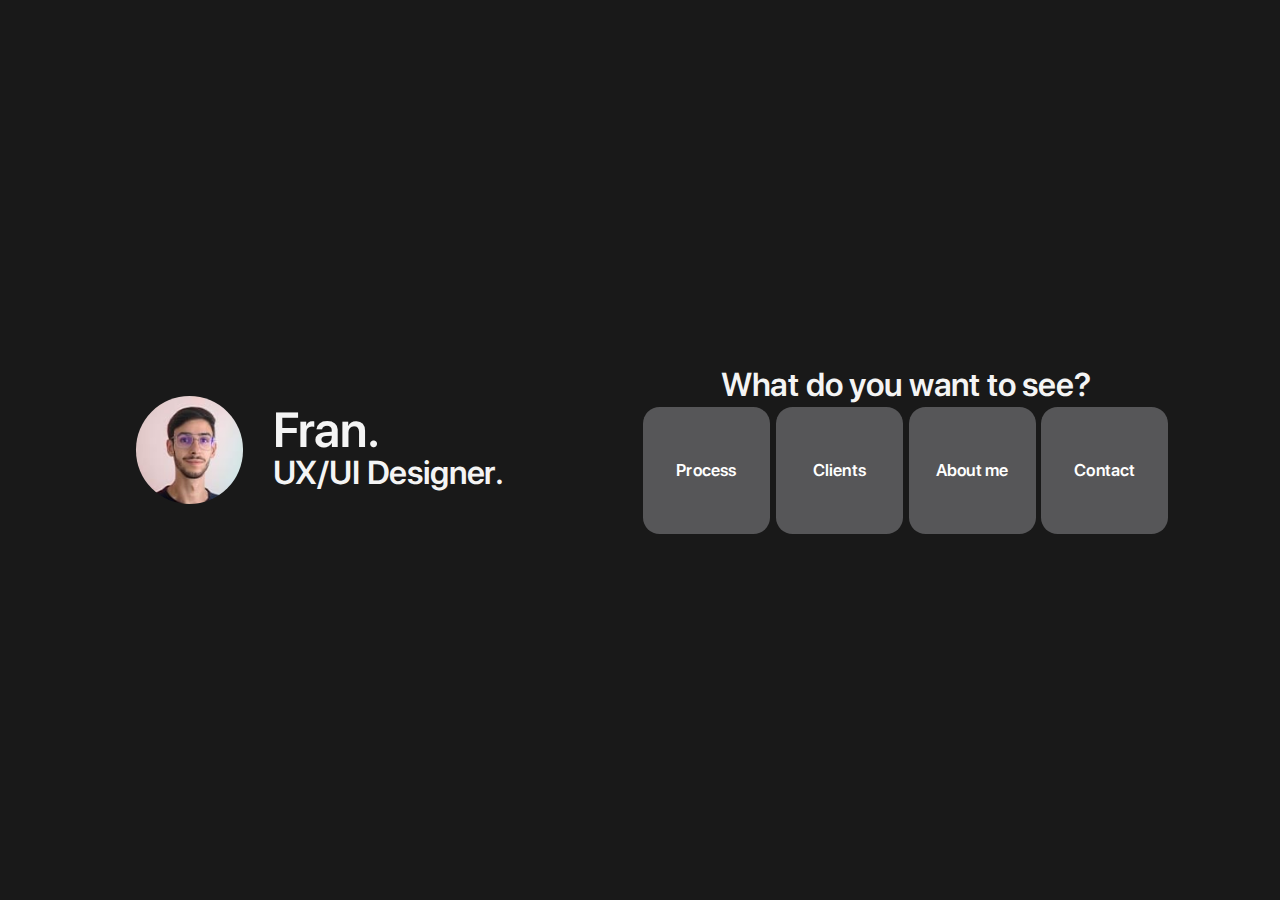
==== commit 22e68e44: "update" ====
--- a/index.html
+++ b/index.html
@@ -11,10 +11,9 @@
     
 </head>
 <body>
-
+    <div class="loadingscreen" id="loadingscreen"><img src="img/loading.svg" alt=""></div>
     <div class="seccion">
         <div class="inicio">
-            
             <div class="home-left">
                 <div class="row">
                 <div class="photo"></div>
@@ -87,10 +86,10 @@
     <div class="content">
       <div class="title"><h2>Clients.</h2></div>
       <div class="row">
-      <a class="project proj1" href="#modal"> <img class="client-logo" src="img/hifu.svg"  alt=""><img class="client-logo-white" src="img/hifu-w.svg"  alt=""></a>
-      <a class="project proj2" href="#modal"> <img class="client-logo" src="img/profit.svg"  alt=""><img class="client-logo-white" src="img/profit-w.svg"  alt=""></a>
-      <a class="project proj3" href="#modal"> <img class="client-logo" src="img/simax.svg"  alt=""><img class="client-logo-white" src="img/simax-w.svg"  alt=""></a>
-      <a class="project proj4" href="#modal"> <img class="client-logo" src="img/prestigio.svg"  alt=""><img class="client-logo-white" src="img/elo-w.svg" alt=""></a>
+      <a aria-label="Hifuwhere client modal" class="project proj1" href="#modal"> <img class="client-logo" src="img/hifu.svg"  alt=""><img class="client-logo-white" src="img/hifu-w.svg"  alt=""></a>
+      <a aria-label="ProfitMakers client modal" class="project proj2" href="#modal"> <img class="client-logo" src="img/profit.svg"  alt=""><img class="client-logo-white" src="img/profit-w.svg"  alt=""></a>
+      <a aria-label="SimaxFace client modal" class="project proj3" href="#modal"> <img class="client-logo" src="img/simax.svg"  alt=""><img class="client-logo-white" src="img/simax-w.svg"  alt=""></a>
+      <a aria-label="Prestigio Eloboost client modal" class="project proj4" href="#modal"> <img class="client-logo" src="img/prestigio.svg"  alt=""><img class="client-logo-white" src="img/elo-w.svg" alt=""></a>
     </div>
     <div class="shape">
     </div>
@@ -102,25 +101,49 @@
     <div class="content">
       <div class="title"><h2>About me.</h2></div>
       <div class="row">
-      <div class="img-about"><h2>foto</h2></div>
-      <p>Lorem ipsum dolor sit amet, consectetur adipisicing elit. Ullam, facilis! Aliquam ab ipsum cum nam necessitatibus deleniti esse adipisci sapiente praesentium molestias? Nihil eveniet repudiandae unde ut at omnis, laudantium quidem! Alias, vel asperiores! Quae ducimus quasi veniam iste at facere? Ab dolor in magnam quae. Quidem enim aspernatur excepturi quisquam beatae dolorum, reprehenderit aperiam, hic quam alias quo? Fuga et iste quaerat numquam earum. Aspernatur suscipit quasi debitis animi, non ea vel ullam quod illo cumque dolore at? Illum iure sint voluptate quis placeat, delectus aliquam quia voluptas dolorum nihil vero beatae explicabo officiis hic, doloribus aspernatur officia modi?</p>
+      <div class="img-about"></div>
+      <p>Hi! My name is Fran, I'm a UX/UI designer and front-end developer for the web. Born in 99’ I started designing at 12 years old as a hobby, then at 16 I studied photography and developed a professional career in photography and video production while doing designs for companies in my town. With the covid-19 pandemic (2020) the photography industry suffered a lot (specially the social event photography, where i was working) and I started studying front-end web development with a few personal projects, then a design studio needed my set of skills for their clients, that's where my design and developer career took a big step, and i learned a lot in the last years. Here I am, at the start of a long journey, making my set of skills bigger every day! while adding value to the companies I work for.</p>
     </div>
   </div>
      </section>
     <section class="contact">
       <button id="contact-goback" class="goback">{ Go Back</button>
-    <h1>Contact</h1>
+        <div class="content">
+          <div class="row">
+          <div class="text">
+            <h1>Contact</h1>
+            <h3>Let's talk, here you have my social links!</h3>
+          </div>
+          <div class="icons">
+            <a aria-label="Link to my whatsapp!" href="https://api.whatsapp.com/send/?phone=542235354317&text=Hi!+&app_absent=https://wa.link/kh3op6" target="_blank">⓸</a>
+            <a aria-label="Link to my instagram!" href="https://instagram.com/devfranco" target="_blank">⓶</a>
+            <a aria-label="Link to my linkedin!" href="https://www.linkedin.com/in/fran-ca%C3%B1as-23778a195/" target="_blank">⓷</a>
+            <a aria-label="Link to my mail! "href="mailto:franco.canas@hotmail.com" target="_blank">⓵</a>
+          </div>
+        </div>
+        </div>
+    
     </section>
 
     <!-- Modals -->
 
     <div class="modal" id="modal">
       <div class="modal-content">
-       <a class="modal-hide" href="#">✕</a>
+       <a aria-label="Close modal" class="modal-hide" href="#">✕</a>
      </div>
      
      <!-- Modals End -->
    </div>
+   <script>
+     window.onload = function() {
+      setTimeout(() => { var x = document.querySelector('.loadingscreen');
+         x.classList.add('invisible'); }, 300);
+         setTimeout(() => {    
+          var x = document.querySelector('.loadingscreen');
+         x.classList.add('nodisp');
+         }, 600);
+        }
+   </script>
     <script defer src="jquery-3.6.0.slim.min.js"></script>
     <script defer src="script.js"></script>
 </body>
--- a/style.css
+++ b/style.css
@@ -1,7 +1,7 @@
 
 @font-face {
     font-family: 'SF-Pro-Display';
-    src:  url("font/SFProDisplay-Semiboldv2.woff2") format("woff2");
+    src:  url("font/SFProDisplay-Semiboldv3.woff2") format("woff2");
   }
 
   * {
@@ -20,6 +20,22 @@
     z-index: -10;
     position: relative;
 }
+.loadingscreen {
+    width: 100vw;
+    height: 100vh;
+    overflow: hidden;
+    z-index: 1500;
+    background: #191919;
+    position: fixed;
+    display: flex;
+    align-items: center;
+    justify-content: center;
+    transition: opacity 300ms;
+}
+.loadingscreen > img {
+    width: 3rem;
+}
+
 .seccion {
     width: 100%;
     height: 100vh;
@@ -173,6 +189,7 @@
     margin: 10px;
     transition: all 250ms ease-in-out;
     text-shadow: 0px 0px black ;
+    position: fixed;
 }
 
 .goback:hover {
@@ -192,6 +209,7 @@
 .process {
     background: #E8E8E8;
     z-index: -3;
+    overflow: hidden;
 }
 .process > .content > .title > h2 { 
     color: #191919;
@@ -205,7 +223,7 @@
     
 }
 .process > .content {
-    height: 90%;
+    height: 100%;
    display: flex;
   align-items: center;
    justify-content: center;
@@ -241,6 +259,7 @@
 .clients {
     background: #E8E8E8;
     z-index: -4;
+    overflow: hidden;
 }
 
 .clients > .content > .title > h2 { 
@@ -253,7 +272,7 @@
     color: #191919;
 } 
 .clients > .content {
-    height: 90%;
+    height: 100%;
    display: flex;
   align-items: center;
    justify-content: center;
@@ -272,7 +291,7 @@
 .clients > .content > .row > .project {
     height: 100%;
     width: 25%;
-    background: rgba(245, 245, 245, 0.671);
+    background: rgba(255, 255, 255, 0.5);
     background-image: none;
     border-radius: 15px;
     display: flex;
@@ -337,7 +356,7 @@
     align-items: center;
     justify-content: center;
     width: 100%;
-    height: 80%;
+    height: 100%;
     flex-direction: column;
 }
 .about-me > .content > .row {
@@ -347,7 +366,7 @@
     width: 80%;
     flex-direction: row;
     padding-top: 20px;
-    height: 40%;
+    height: max-content;
 }
 .about-me > .content > .row > p {
  flex-basis: 67%;
@@ -358,17 +377,46 @@
 .about-me > .content > .row > .img-about{
     flex-basis: 33%;
     height: 100%;
-    background: rgb(95, 95, 95);
+    background: url(img/aboutme-photo.jpg);
+    background-size: cover;
+    background-position: center;
+    background-repeat: no-repeat;
     border-radius: 25px;
 }
 
 /* about-me end  */
 /* contact  */
 .contact {
-    background-color: rgb(255, 0, 234);
+    background-color: #E8E8E8;
     z-index: -6;
-    
-    
+}
+.contact > .content {
+    display: flex;
+    align-items: center;
+    justify-content: center;
+    width: 100%;
+    height: 100%;
+}
+.contact > .content > .row {
+    display: flex;
+    width: 60%;
+    align-items: center;
+    justify-content: space-between;
+}
+.contact > .content > .row > .text > h1 {
+    color: #191919;
+}
+
+.icons {
+    display: flex;
+    flex-direction: row;
+    gap: 1rem;
+}
+
+.icons > a {
+    text-decoration: none;
+    color: #191919;
+    font-size: 2rem;
 }
 /* contact  end */
 
@@ -528,6 +576,24 @@
     padding: 0;
     padding-top: 1rem;
 }
+.process > .content > .row > .card > p {
+    font-size: 1rem;
+    display: none;
+}
+.process > .content > .row {
+    display: grid;
+    grid-template-columns: repeat(1, 1fr);
+    width: 80%;
+    gap: 10px;
+}  
+
+.process > .content > .row > .card:hover > p {
+  display: block;
+}  
+.contact > .content > .row {
+    flex-direction: column;
+    gap: 2rem;
+}
 }
 .shape {
     position: absolute;
